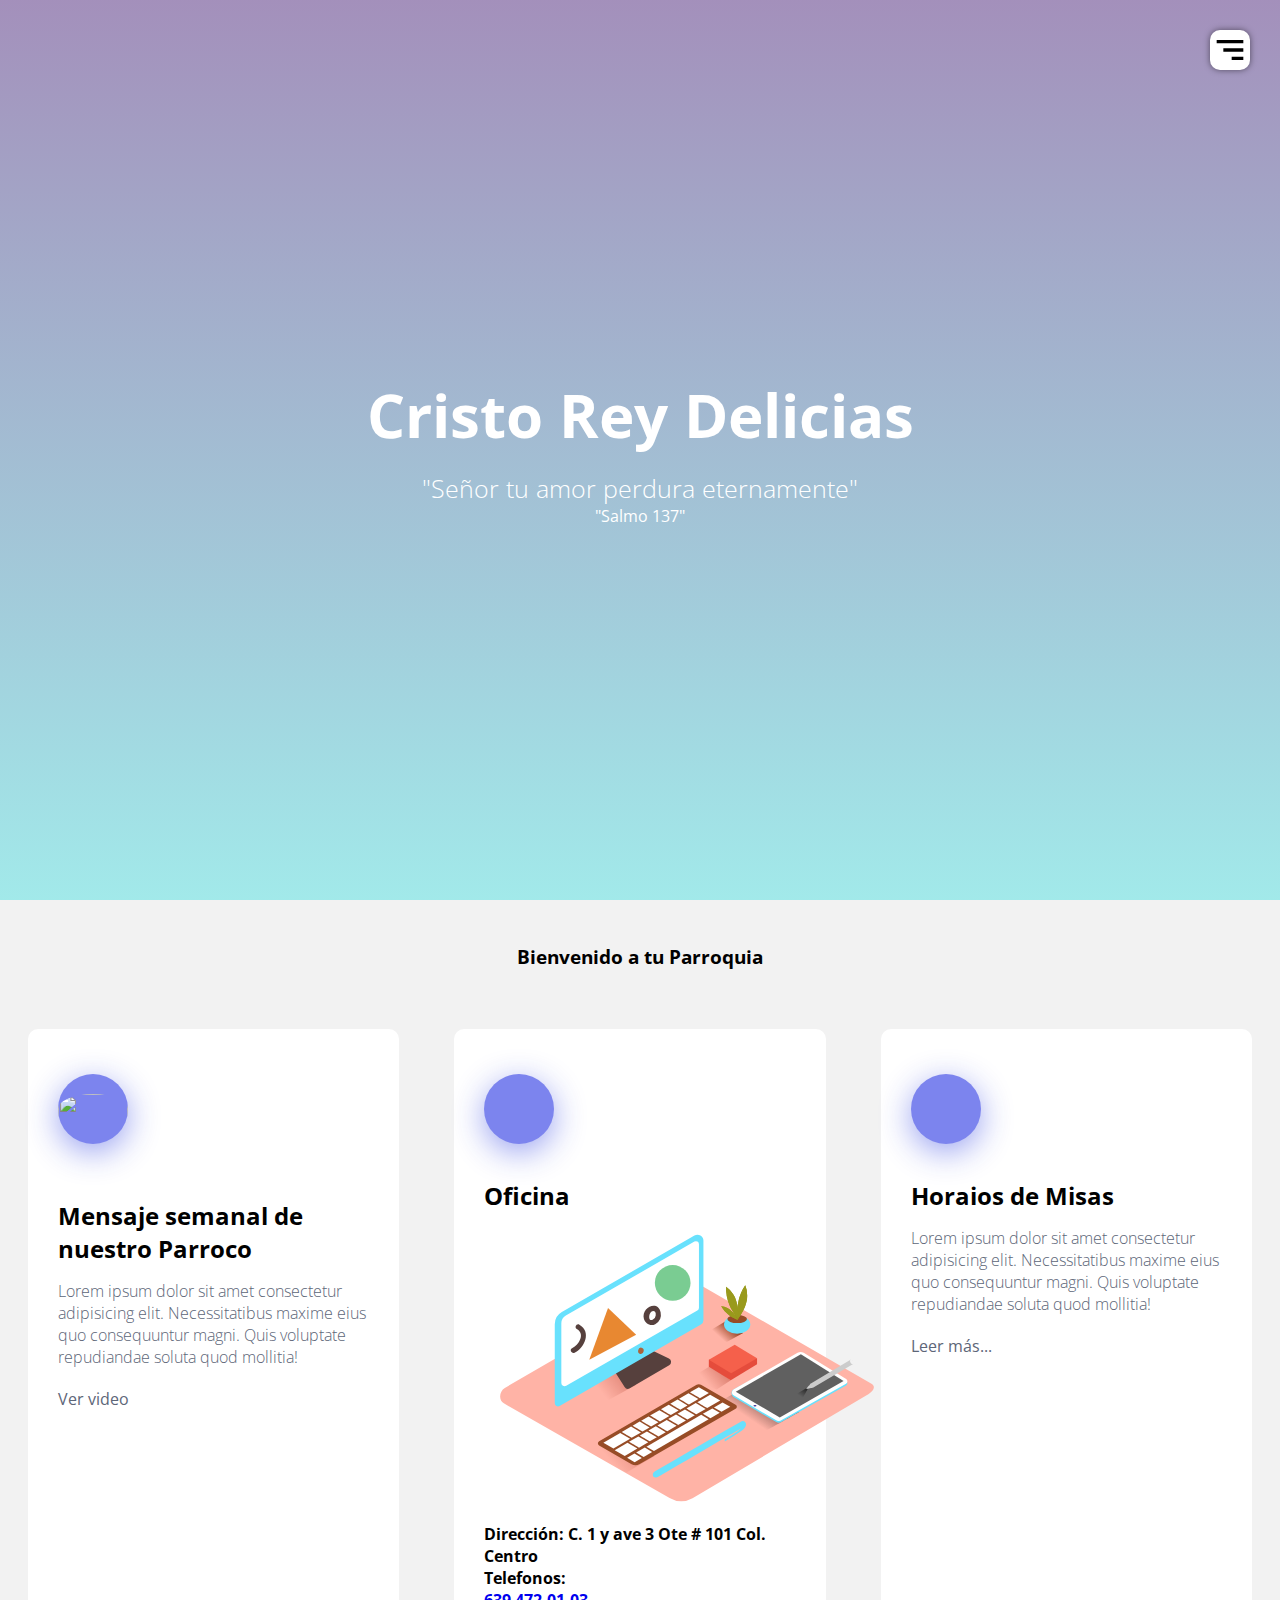
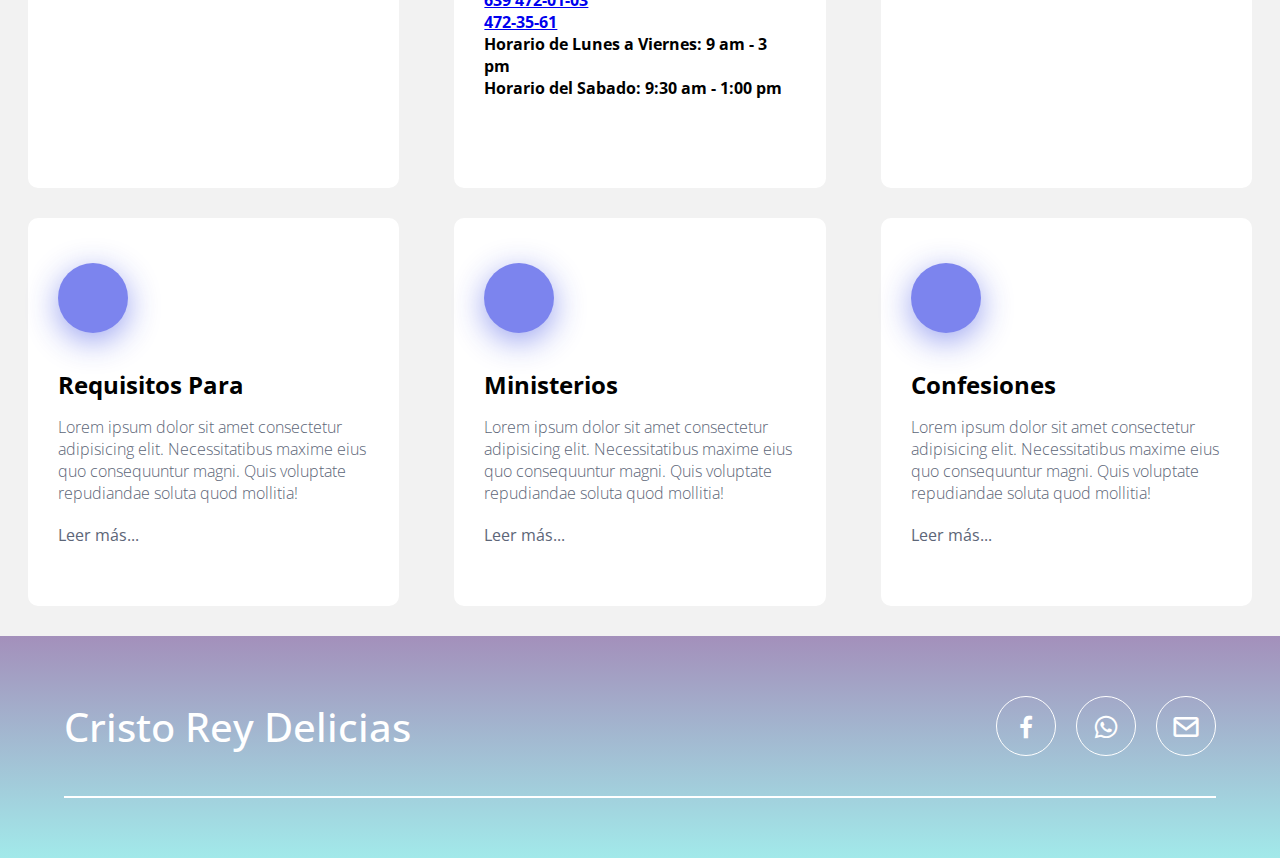
==== index.html @ 4663af87 "se trabajo en seccion oficina" ====
<!DOCTYPE html>
<html lang="es">
<head>
    <meta charset="UTF-8">
    <meta name="viewport" content="width=device-width, initial-scale=1.0">
    <title>Cristo Rey Delicias</title>
    <link rel="stylesheet" href="estilos.css">
    <link href="https://fonts.googleapis.com/css2?family=Open+Sans:wght@300;400;700&display=swap" rel="stylesheet">
    <link href='https://unpkg.com/boxicons@2.0.5/css/boxicons.min.css' rel='stylesheet'>
</head>
<body>
    
    <header class="header" id="inicio">
        <img class="hamburguer" src="img/hamburguesa.svg" alt="">
        <nav class="menu-navegacion">
                <a href="#inicio">Inicio</a>
                <a href="#oficina">Oficina</a>
                <a href="#misas">Horarios de Misas</a>
                <a href="#aqui">Requisitos para:</a>
                <a href="#ministerios">Ministerios:</a>
                <a href="#footer">Contacto</a>
        </nav>
        <div class="contenedor head">
            <h1 class="titulo">Cristo Rey Delicias</h1>
            <p class="sub-cita">"Señor tu amor perdura eternamente"</p>
            <p>"Salmo 137"</p>
        </div>
        
    </header>
    <main>
        <section class="about-us">
            <div class="contenedor1"> <br><br>
                <!-- <h2 class="titulo">Bienvenid@ a tu Parroquia</h2> -->

                <div class="bien" data-aos="zoom-in-right">
                    
                    <h3>Bienvenido a tu Parroquia</h3>
                    
                </div>

                <div class="contenedor-articulo">
                    <div class="articulo" data-aos="zoom-in-right">
                        <!-- <i class="fas fa-pen-fancy"></i> -->
                        <img src="https://images.unsplash.com/photo-1612807375077-ae7cca37b357?ixlib=rb-1.2.1&ixid=MnwxMjA3fDB8MHxwaG90by1wYWdlfHx8fGVufDB8fHx8&auto=format&fit=crop&w=1032&q=80" alt="">
                        <h3>Mensaje semanal de nuestro Parroco</h3>                        

                        <p>Lorem ipsum dolor sit amet consectetur adipisicing elit. Necessitatibus maxime eius quo
                            consequuntur magni. Quis voluptate repudiandae soluta quod mollitia!</p>
                        <a href="/pags/mensaje_parroco.html">Ver video </a>
                    </div>






                    <div class="articulo" data-aos="zoom-in-right">
                        <i class="fas fa-code"></i>
                        <h3>Oficina</h3>           
                       
                
                        <section class="contenedor1 oficina" id="">
                           
                            <div class="box-skills2">
                                <img src="Designer _Isometric.svg" alt="">
                            </div>
                
                            <div class="box-skills">
                                <h4><i class="far fa-check-circle"></i> Dirección: C. 1 y ave 3 Ote # 101 Col. Centro</h4>
                                <h4><i class="far fa-check-circle"></i> Telefonos: <br> <a href="tel: +52 639 472-01-03">639 472-01-03 <br> <a href="tel: +52  472-35-61"> 472-35-61</a></a> </h4>
                                <h4><i class="far fa-check-circle"></i> Horario de Lunes a Viernes: 9 am - 3 pm</h4>
                                <h4><i class="far fa-check-circle"></i> Horario del Sabado: 9:30 am - 1:00 pm</h4>
                                <!-- <h4><i class="far fa-check-circle"></i> Web support</h4> -->
                            </div>
                        </section>
                        
                        <div class="imagen-light">
                            <img src="img/close.svg" alt="" class="close">
                            <img src="" alt="" class="agregar-imagen">
                        </div>

                        <a href="/pags/oficina.html"> </a>
                    </div>










                    <div class="articulo" data-aos="zoom-in-right">
                        <i class="fas fa-cog"></i>
                        <h3>Horaios de Misas</h3>
                        <p>Lorem ipsum dolor sit amet consectetur adipisicing elit. Necessitatibus maxime eius quo
                            consequuntur magni. Quis voluptate repudiandae soluta quod mollitia!</p>
                        <a href="#">Leer más... </a>
                    </div>
                    <div class="articulo" data-aos="zoom-in-right">
                        <i class="fas fa-chart-pie"></i>
                        <h3>Requisitos Para</h3>
                        <p>Lorem ipsum dolor sit amet consectetur adipisicing elit. Necessitatibus maxime eius quo
                            consequuntur magni. Quis voluptate repudiandae soluta quod mollitia!</p>
                        <a href="#">Leer más... </a>
                    </div>
                    <div class="articulo" data-aos="zoom-in-right">
                        <i class="fas fa-comments"></i>
                        <h3>Ministerios</h3>
                        <p>Lorem ipsum dolor sit amet consectetur adipisicing elit. Necessitatibus maxime eius quo
                            consequuntur magni. Quis voluptate repudiandae soluta quod mollitia!</p>
                        <a href="#">Leer más... </a>
                    </div>
                    <div class="articulo" data-aos="zoom-in-right">
                        <i class="fas fa-chart-bar"></i>
                        <h3>Confesiones</h3>
                        <p>Lorem ipsum dolor sit amet consectetur adipisicing elit. Necessitatibus maxime eius quo
                            consequuntur magni. Quis voluptate repudiandae soluta quod mollitia!</p>
                        <a href="#">Leer más... </a>
                    </div>
                </div>
            </div>
        </section>

    </main>

    <footer id="footer">
        <div class="contenedor footer-content">
                <div class="contact-us">
                    <h2 class="brand">Cristo Rey Delicias</h2>
                    <!-- <p></p> -->
                </div>
                <div class="social-media">
                    
                    <a href="https://www.facebook.com/CRISTOREYDELICIASOFICIAL" class="social-media-icon">
                        <i class='bx bxl-facebook'></i>
                    </a>
                    <a href="https://wa.me/+526393992648?text=" class="social-media-icon">
                        <i class='bx bxl-whatsapp'></i>
                    </a>
                    <a href="mailto:cristoreydelicias@yahoo.com.mx" class="social-media-icon">
                        <i class='bx bx-envelope'></i>
                    </a>


                </div>
        </div>
        <div class="line"></div>
    </footer>
    <script src="js/menu.js"></script>
    <script src="js/lightbox.js"></script>
</body>
</html>
---- estilos.css ----
*{
    margin: 0;
    padding: 0;
    box-sizing: border-box;
}

:root{
    scroll-behavior: smooth;
}

body{
    font-family: 'Open Sans', sans-serif;
}

.contenedor{
    width: 90%;
    max-width: 1200px;
    overflow: hidden;
    margin: auto;
    padding: 60px 0;
}

.header{
    height: 100vh;
    /* 02 */

    background-image: linear-gradient(to top, rgb(48, 207, 208, 0.45) 0%, hsl(267, 86%, 22%, 0.45) 100%), url(https://scontent.fcjs1-2.fna.fbcdn.net/v/t1.6435-9/127081378_4979125598779192_8066980549296059154_n.jpg?_nc_cat=103&ccb=1-6&_nc_sid=09cbfe&_nc_eui2=AeFQ41ng9rzXF6is0Q9q9EQWVsZ5XmSIvPNWxnleZIi882o4L_NULLgTxtyMgrAf1c229pea5X1e67vT8c-FRFVy&_nc_ohc=XMBgAZE0gHYAX8XKE4y&_nc_ht=scontent.fcjs1-2.fna&oh=00_AT8HQ90Tc4_xzyqUjzZee8I5vQVmD8mLABr544imA1bYiw&oe=62A64075); 
    

    
    /* background-image: linear-gradient(to right, rgb(79, 172, 254, 0.5) 0%, hsla(183, 100%, 50%, 0.5) 100%), url(https://scontent.fcjs1-2.fna.fbcdn.net/v/t1.6435-9/127081378_4979125598779192_8066980549296059154_n.jpg?_nc_cat=103&ccb=1-6&_nc_sid=09cbfe&_nc_eui2=AeFQ41ng9rzXF6is0Q9q9EQWVsZ5XmSIvPNWxnleZIi882o4L_NULLgTxtyMgrAf1c229pea5X1e67vT8c-FRFVy&_nc_ohc=XMBgAZE0gHYAX8XKE4y&_nc_ht=scontent.fcjs1-2.fna&oh=00_AT8HQ90Tc4_xzyqUjzZee8I5vQVmD8mLABr544imA1bYiw&oe=62A64075); 
    
    
    background-image: linear-gradient(to right, rgb(250, 112, 154, 0.5) 0%, hsl(51, 99%, 62%, 0.5) 100%), url(https://scontent.fcjs1-2.fna.fbcdn.net/v/t1.6435-9/127081378_4979125598779192_8066980549296059154_n.jpg?_nc_cat=103&ccb=1-6&_nc_sid=09cbfe&_nc_eui2=AeFQ41ng9rzXF6is0Q9q9EQWVsZ5XmSIvPNWxnleZIi882o4L_NULLgTxtyMgrAf1c229pea5X1e67vT8c-FRFVy&_nc_ohc=XMBgAZE0gHYAX8XKE4y&_nc_ht=scontent.fcjs1-2.fna&oh=00_AT8HQ90Tc4_xzyqUjzZee8I5vQVmD8mLABr544imA1bYiw&oe=62A64075); */
    
    background-repeat: no-repeat;
    background-position: center;
    background-size: cover;
    
}

/* linearGradient{
    opacity: 50%;
} */

.head{
    padding: 0;
    height: 100%;
    display: flex;
    flex-direction: column;
    justify-content: center;
    text-align: center;
    color: #fff;
}


.hamburguer{
    position: fixed;
    top: 30px;
    right: 30px;
    background: #fff;
    width: 40px;
    height: 40px;
    cursor: pointer;
    border-radius: 10px;
    box-shadow: 0 0 6px rgba(0, 0, 0, .5);
}

.menu-navegacion{
    position: fixed;
    top: 0;
    width: 30vw;
    height: 100%;
    /* background-image: linear-gradient(to top, #fbc2eb 0%, #a6c0ee 100%); */
    /* 02 */
    background-image: linear-gradient(to top, #a18cd1 0%, #fbc2eb 100%);
    /* 028 */
    background-image: linear-gradient(135deg, #667eea 0%, #764ba2 100%);
    background-image: linear-gradient(to top, rgb(48, 207, 208, 10) 0%, #330867 100%);

    display: flex;
    flex-direction: column;
    justify-content: space-evenly;
    align-items: center;
    right: 0;
    transform: translateX(110%);
    transition:transform 0.3s ease-in-out;
    box-shadow: 0 0 6px rgba(0, 0, 0, .5);
}

.spread{
    transform: translateX(0);
}

.menu-navegacion a{
    color: #fff;
    text-decoration: none;
}



.titulo{
    display: flex;
    justify-content: center;
    font-size: 60px;
    margin-bottom: 15px;

}


.sub-cita{
    font-weight: 300;
    font-size: 25px;
}




/* Start: Video Responsive */
.video-responsive {
    overflow:hidden;
    padding-bottom:400px; /* Adecua este valor para controlar la altura del video */
    position:relative;
    height:0;
}
.video-responsive iframe{
    left:0;
    top:0;
    height:100%;
    width:100%;
    position:absolute;
}
/* End: Video Responsive */




/* About us */


.about-us {
    background: #f2f2f2;
}

.contenedor-articulo {
    display: flex;
    flex-wrap: wrap;
    margin-top: 60px;
    justify-content: space-around;
}

.articulo {
    width: 29%;
    background: #fff;
    margin-bottom: 30px;
    border-radius: 10px;
    padding: 45px 30px 60px 30px;
    transition: 0.5s;
}

.articulo:hover {
    box-shadow: 0 4px 10px rgba(17, 29, 48, .26);
}

.articulo>img {
    font-size: 30px;
    color: #fff;
    background: #7c84ee;
    display: inline-block;
    width: 70px;
    height: 70px;
    text-align: center;
    padding-top: 20px;
    border-radius: 50%;
    box-shadow: 0 8px 32px rgba(31, 50, 222, 0.46);
}

.articulo>i {
    font-size: 30px;
    color: #fff;
    background: #7c84ee;
    display: inline-block;
    width: 70px;
    height: 70px;
    text-align: center;
    padding-top: 20px;
    border-radius: 50%;
    box-shadow: 0 8px 32px rgba(31, 50, 222, 0.46);
}

.articulo>h3 {
    font-size: 24px;
    margin-top: 30px;
}

.articulo>p {
    font-weight: 100;
    color: #5D6678;
    margin-top: 15px;
    padding-bottom: 20px;
}

.articulo>a {
    color: #5D6678;
    font-weight: 400;
    text-decoration: none;
}

.articulo>a:hover {
    color: #1f42de;
    transition: color .5s;
}




/* fin abut us */


.bien>h3{
    display: flex;
    justify-content: center;
}


/* Breakpoints responsive main */


@media screen and (max-width:800px) {
    .titulo {
        font-size: 45px;
    }

    .contenido-header {
        flex-direction: column;
        justify-content: space-evenly;
        height: 720px;
    }

    .contenido-header>img {
        width: 400px;
    }

    .textos-header {
        margin: 0;
    }

    /* About us */

    .articulo {
        width: 45%;
    }

    /* Questions */

    .questions {
        height: 720px;
        justify-content: space-evenly;
        flex-direction: column;
    }

    .questions>img {
        width: 400px;
    }

    /* results */

    .conten-results {
        flex-direction: column-reverse;
    }

    .results-text>a {
        margin-bottom: 60px;
    }

    .numbers {
        width: 100%;
        /* justify-content: space-between; */
    }

    .results-text {
        width: 100%;
    }

    /* Services */

    .services {
        flex-direction: column-reverse;
        align-items: center;
    }

    .box-skills {
        margin: 0 0 40px 0;

    }

    .box-skills h4 {
        width: 500px;
    }

    .services>img {
        width: 400px;
    }

    /* Footer */

    footer {
        justify-content: space-evenly;
    }

    .partFooter {
        width: 40%;
        margin-bottom: 40px;
    }
}

/* fin breackpoints  main*/


/* ultima parte de socialo media corre */


@media screen and (max-width:600px) {

    .enlaces-header {
        position: fixed;
        background: #667db6;
        /* fallback for old browsers */
        background: -webkit-linear-gradient(to right, #667db6, #0082c8, #0082c8, #667db6);
        /* Chrome 10-25, Safari 5.1-6 */
        background: linear-gradient(to right, #667db6, #0082c8, #0082c8, #667db6);
        /* W3C, IE 10+/ Edge, Firefox 16+, Chrome 26+, Opera 12+, Safari 7+ */
        top: 0;
        right: 0;
        width: 100%;
        height: 100vh;
        display: flex;
        align-items: center;
        flex-direction: column;
        justify-content: space-evenly;
        clip-path: circle(0.0% at 100% 0);
    }


    /* About us */

    .articulo {
        width: 95%;
    }

    .box-skills h4 {
        width: 100%;
    }
}


/* fin de ultima parte de corre */









footer{
    /* background: #9f8ad0; */
    background-image: linear-gradient(to top, rgb(48, 207, 208, 0.45) 0%, hsl(267, 86%, 22%, 0.45) 100%);
    padding-bottom: 0.1px;
}

.footer-content{
    display: flex;
    justify-content: space-between;
    align-items: center;
    flex-wrap: wrap;
    padding-top: 60px;
    padding-bottom: 40px;
}


.contact-us{
    width: 40%;
    color: #fff;
}

.brand{
    font-weight: 500;
    font-size: 40px;
}

.brand+p{
    font-weight: 500;
}

.social-media{
    width: 50%;
    display: flex;
    justify-content: flex-end;
}

.social-media-icon{
    display: inline-block;
    margin-left: 20px;
    width: 60px;
    height: 60px;
    border: 1px solid #fff;
    border-radius: 50%;
    text-align: center;
    color: #fff;
}

.social-media-icon i{
    font-size: 30px;
    line-height: 60px;
}

.line{
    width: 90%;
    max-width: 1200px;
    margin: auto;
    height: 2px;
    background: #fff;
    margin-bottom: 60px;
}

.social-media-icon:hover{
    background: #fff;
    color:#111985;
}

@media screen and (max-width: 800px){
    .menu-navegacion{
        width: 50vw;
    }

    .titulo{
        font-size: 40px;
    }

    .contenedor-aqui img{
        width: 80%;
        margin-bottom: 40px;
    }
    
    .checklist-aqui{
        width: 80%;
    }

    .aqui{
        margin-bottom: 30px;
    }

    .img-galeria{
        width: 45%;
    }
    
    .agregarImagen{
        width: 80%;
    }

    
    .cont-misas{
        width: 80%;
    }
    
    .footer-content{
        justify-content: center;
    }

    .social-media{
        width: 80%;
        justify-content: space-evenly;
    }

    .social-media-icon{
        margin-left: 0;
    }

    .contact-us{
        text-align: center;
        width: 80%;
        margin-bottom: 40px;
    }
    
}


@media screen and (max-width: 500px){
    .menu-navegacion{
        width: 65vw;
    }

    .hamburguer{
        top: 20px;
        right: 20px;
    }

    .titulo{
        font-size: 30px;
    }

    .subtitulo{
        font-size: 30px;
    }

    .img-galeria{
        width: 95%;
    }
    
    .agregar-imagen{
        width: 90%;
    }

    .social-media{
        width: 100%;
        justify-content: space-evenly;
    }

    .social-media-icon{
        margin-left: 0;
    }

    .contact-us{
        text-align: center;
        width: 95%;
        margin-bottom: 40px;
    }
    
}




/* Breakpoints responsive */

    @media screen and (max-width:800px){

    }

@media screen and (max-width:600px) {
    

    .results-text h4 {
        font-size: 35px;
    }

}
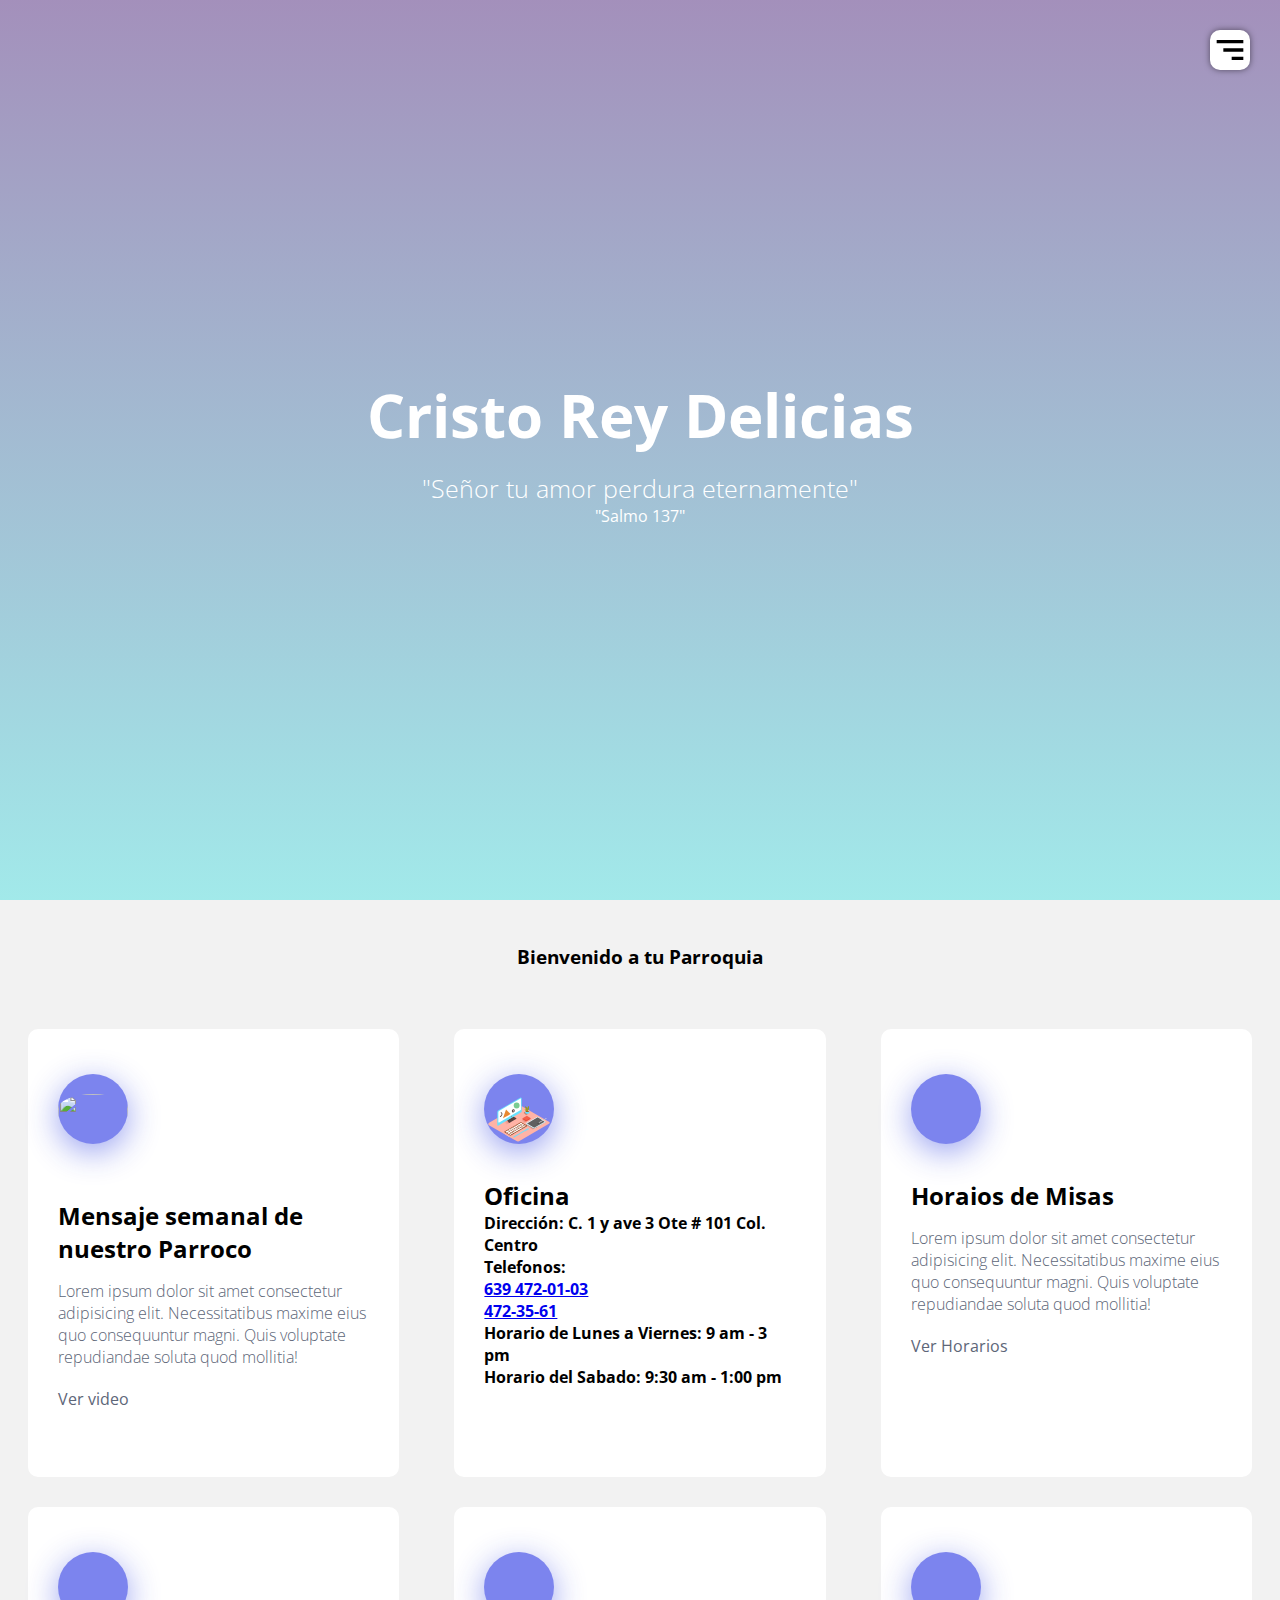
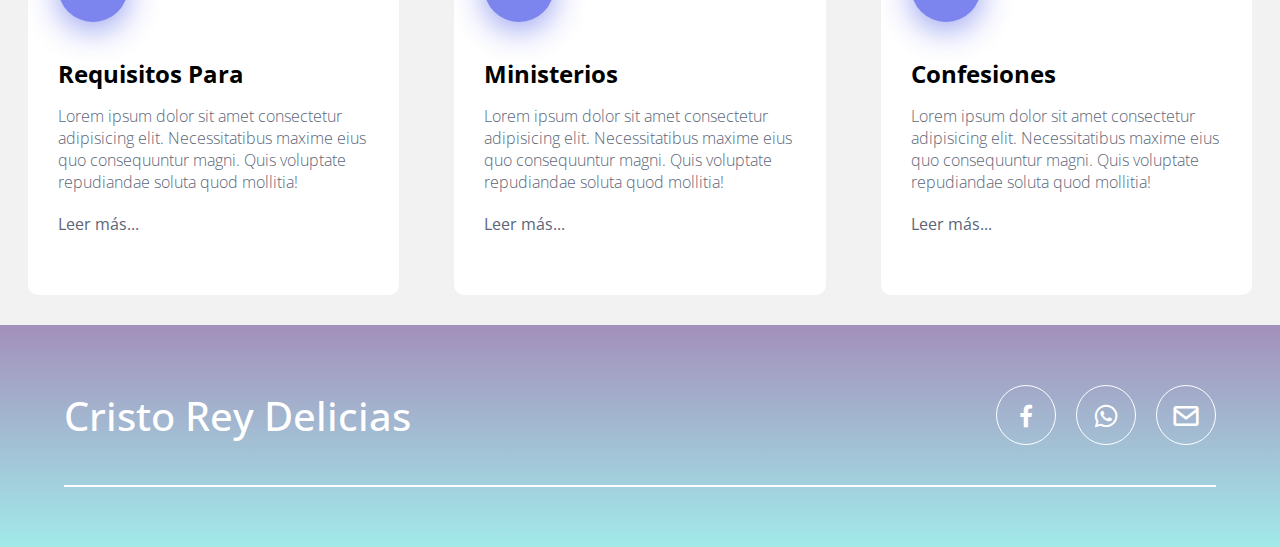
==== commit 2ed6158c: "algunos cambios en horarios de misas" ====
--- a/index.html
+++ b/index.html
@@ -55,17 +55,17 @@
 
 
                     <div class="articulo" data-aos="zoom-in-right">
-                        <i class="fas fa-code"></i>
+                        <!-- <i class="fas fa-code"></i> -->
+                        <img src="Designer _Isometric.svg" alt="">
                         <h3>Oficina</h3>           
                        
                 
                         <section class="contenedor1 oficina" id="">
                            
-                            <div class="box-skills2">
-                                <img src="Designer _Isometric.svg" alt="">
-                            </div>
                 
                             <div class="box-skills">
+                                
+
                                 <h4><i class="far fa-check-circle"></i> Dirección: C. 1 y ave 3 Ote # 101 Col. Centro</h4>
                                 <h4><i class="far fa-check-circle"></i> Telefonos: <br> <a href="tel: +52 639 472-01-03">639 472-01-03 <br> <a href="tel: +52  472-35-61"> 472-35-61</a></a> </h4>
                                 <h4><i class="far fa-check-circle"></i> Horario de Lunes a Viernes: 9 am - 3 pm</h4>
@@ -79,16 +79,8 @@
                             <img src="" alt="" class="agregar-imagen">
                         </div>
 
-                        <a href="/pags/oficina.html"> </a>
+                        <!-- <a href="/pags/oficina.html"> kj</a> -->
                     </div>
-
-
-
-
-
-
-
-
 
 
                     <div class="articulo" data-aos="zoom-in-right">
@@ -96,8 +88,11 @@
                         <h3>Horaios de Misas</h3>
                         <p>Lorem ipsum dolor sit amet consectetur adipisicing elit. Necessitatibus maxime eius quo
                             consequuntur magni. Quis voluptate repudiandae soluta quod mollitia!</p>
-                        <a href="#">Leer más... </a>
+                        <a href="/pags/misas.html">Ver Horarios </a>
                     </div>
+
+
+
                     <div class="articulo" data-aos="zoom-in-right">
                         <i class="fas fa-chart-pie"></i>
                         <h3>Requisitos Para</h3>
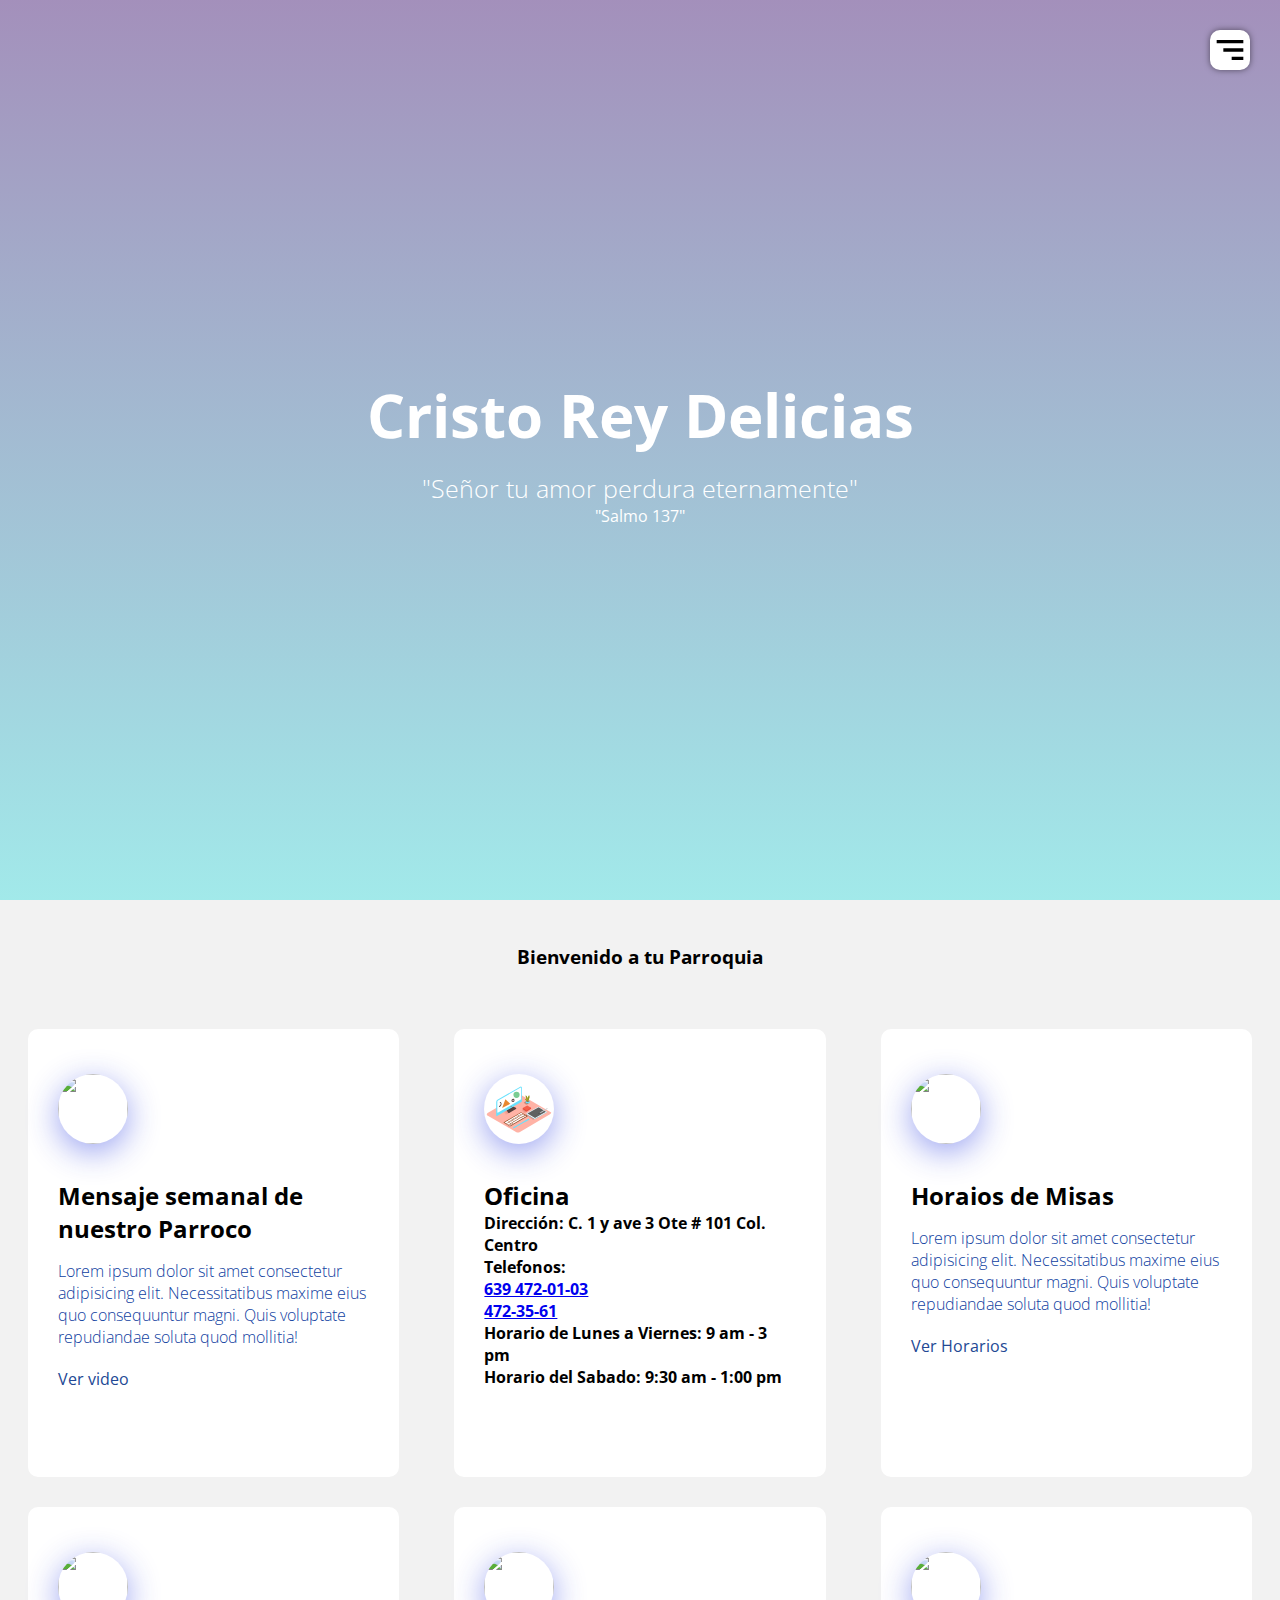
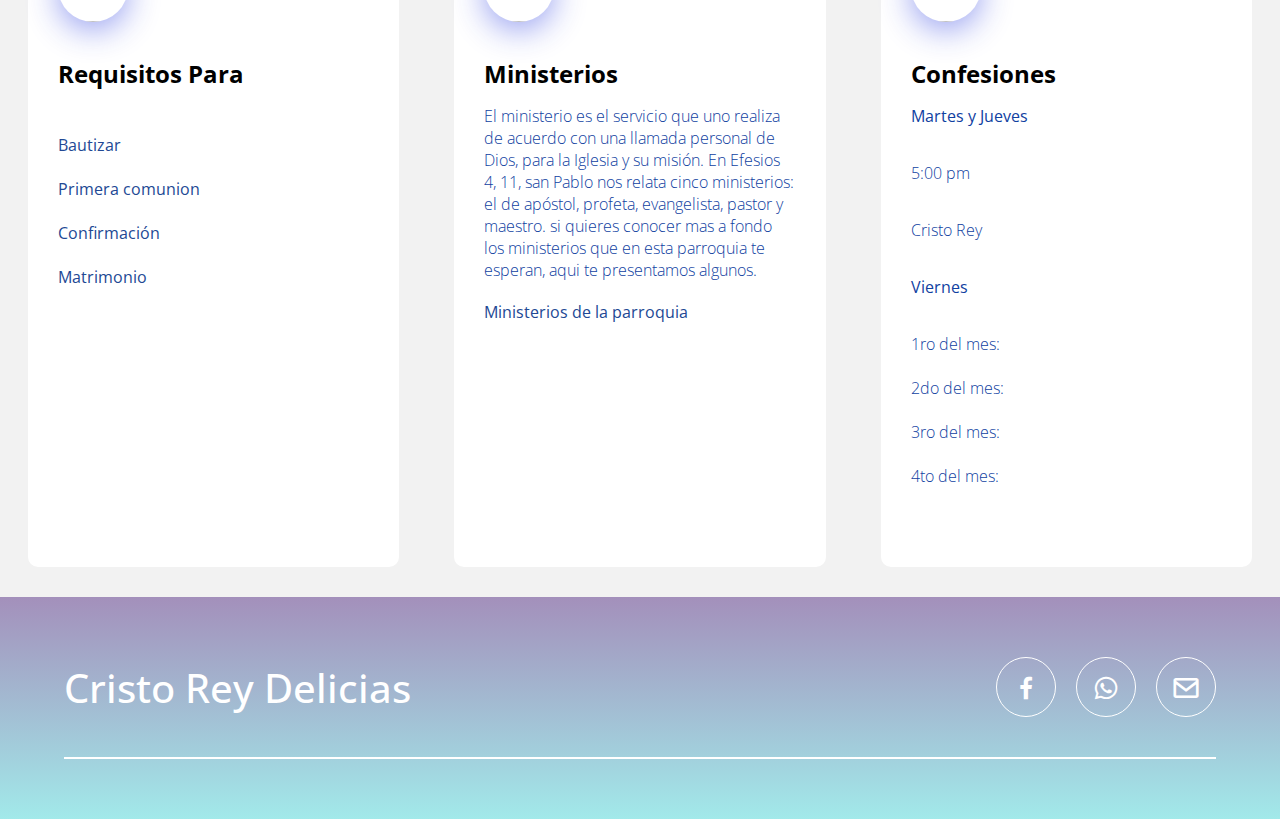
==== commit 64356a15: "ligeros cambios" ====
--- a/index.html
+++ b/index.html
@@ -13,12 +13,12 @@
     <header class="header" id="inicio">
         <img class="hamburguer" src="img/hamburguesa.svg" alt="">
         <nav class="menu-navegacion">
-                <a href="#inicio">Inicio</a>
-                <a href="#oficina">Oficina</a>
-                <a href="#misas">Horarios de Misas</a>
-                <a href="#aqui">Requisitos para:</a>
-                <a href="#ministerios">Ministerios:</a>
-                <a href="#footer">Contacto</a>
+                <a href="#inicio">Biblia</a>
+                <a href="#oficina">Misal</a>
+                <a href="#misas">Examen de Conciencia</a>
+                <a href="#aqui">Rosario</a>
+                <!-- <a href="#ministerios">Ministerios:</a>
+                <a href="#footer">Contacto</a> -->
         </nav>
         <div class="contenedor head">
             <h1 class="titulo">Cristo Rey Delicias</h1>
@@ -67,7 +67,7 @@
                                 
 
                                 <h4><i class="far fa-check-circle"></i> Dirección: C. 1 y ave 3 Ote # 101 Col. Centro</h4>
-                                <h4><i class="far fa-check-circle"></i> Telefonos: <br> <a href="tel: +52 639 472-01-03">639 472-01-03 <br> <a href="tel: +52  472-35-61"> 472-35-61</a></a> </h4>
+                                <h4><i class="far fa-check-circle"></i> Telefonos: <br> <a href="tel: 639 472-01-03">639 472-01-03 <br> <a href="tel: 472-35-61"> 472-35-61</a></a> </h4>
                                 <h4><i class="far fa-check-circle"></i> Horario de Lunes a Viernes: 9 am - 3 pm</h4>
                                 <h4><i class="far fa-check-circle"></i> Horario del Sabado: 9:30 am - 1:00 pm</h4>
                                 <!-- <h4><i class="far fa-check-circle"></i> Web support</h4> -->
@@ -84,35 +84,58 @@
 
 
                     <div class="articulo" data-aos="zoom-in-right">
-                        <i class="fas fa-cog"></i>
+                        <img src="https://images.pexels.com/photos/8086724/pexels-photo-8086724.jpeg?auto=compress&cs=tinysrgb&w=1260&h=750&dpr=1" alt="">
                         <h3>Horaios de Misas</h3>
                         <p>Lorem ipsum dolor sit amet consectetur adipisicing elit. Necessitatibus maxime eius quo
                             consequuntur magni. Quis voluptate repudiandae soluta quod mollitia!</p>
-                        <a href="/pags/misas.html">Ver Horarios </a>
+                        <a href= misas/miss.html >Ver Horarios </a>
                     </div>
 
 
 
                     <div class="articulo" data-aos="zoom-in-right">
-                        <i class="fas fa-chart-pie"></i>
-                        <h3>Requisitos Para</h3>
-                        <p>Lorem ipsum dolor sit amet consectetur adipisicing elit. Necessitatibus maxime eius quo
-                            consequuntur magni. Quis voluptate repudiandae soluta quod mollitia!</p>
-                        <a href="#">Leer más... </a>
+                        <img src="https://images.pexels.com/photos/236339/pexels-photo-236339.jpeg?auto=compress&cs=tinysrgb&w=1260&h=750&dpr=1"></img>
+                        <h3>Requisitos Para</h3><br><br>
+                        <a href="">Bautizar</a><br><br>
+                        <a href="">Primera comunion</a><br><br>
+                        <a href="">Confirmación</a><br><br>
+                        <a href="">Matrimonio</a>
                     </div>
+
+
+
                     <div class="articulo" data-aos="zoom-in-right">
-                        <i class="fas fa-comments"></i>
+                        <img src="https://biblia2.com/wp-content/uploads/2020/12/dove-4191376_640.jpg"></img>
                         <h3>Ministerios</h3>
-                        <p>Lorem ipsum dolor sit amet consectetur adipisicing elit. Necessitatibus maxime eius quo
-                            consequuntur magni. Quis voluptate repudiandae soluta quod mollitia!</p>
-                        <a href="#">Leer más... </a>
+                        <p>
+                            El ministerio es el servicio que uno realiza de acuerdo con una llamada personal de Dios, para la Iglesia y su misión. En Efesios 4, 11, san Pablo nos relata cinco ministerios: el de apóstol, profeta, evangelista, pastor y maestro.
+                            si quieres conocer mas a fondo los ministerios que en esta parroquia te esperan, aqui te presentamos algunos.
+                        </p>
+                        <a href="#">Ministerios de la parroquia</a>
                     </div>
+
+
+
                     <div class="articulo" data-aos="zoom-in-right">
-                        <i class="fas fa-chart-bar"></i>
+                        <img src="https://media.istockphoto.com/photos/illuminated-lampshade-picture-id1164840521?k=20&m=1164840521&s=612x612&w=0&h=X5uxDqpQ9nQUu31SLSz-mB8YxPJKhjBZTNBrZ6kRvG4="></img>
                         <h3>Confesiones</h3>
-                        <p>Lorem ipsum dolor sit amet consectetur adipisicing elit. Necessitatibus maxime eius quo
-                            consequuntur magni. Quis voluptate repudiandae soluta quod mollitia!</p>
-                        <a href="#">Leer más... </a>
+                        <p>
+                           <strong> Martes y Jueves</strong>
+                        </p>
+                        <p>5:00 pm</p>
+                        <p>Cristo Rey</p>
+                        <p>
+                            <strong>Viernes</strong>
+                            
+                        </p>
+                        <p>
+                            1ro del mes:<br><br>
+                            2do del mes:
+                            <br><br>
+                            3ro del mes:
+                            <br><br>
+                            4to del mes:
+                        </p>
                     </div>
                 </div>
             </div>
@@ -122,26 +145,26 @@
 
     <footer id="footer">
         <div class="contenedor footer-content">
-                <div class="contact-us">
-                    <h2 class="brand">Cristo Rey Delicias</h2>
-                    <!-- <p></p> -->
-                </div>
-                <div class="social-media">
-                    
-                    <a href="https://www.facebook.com/CRISTOREYDELICIASOFICIAL" class="social-media-icon">
-                        <i class='bx bxl-facebook'></i>
-                    </a>
-                    <a href="https://wa.me/+526393992648?text=" class="social-media-icon">
-                        <i class='bx bxl-whatsapp'></i>
-                    </a>
-                    <a href="mailto:cristoreydelicias@yahoo.com.mx" class="social-media-icon">
-                        <i class='bx bx-envelope'></i>
-                    </a>
+            <div class="contact-us">
+                <h2 class="brand">Cristo Rey Delicias</h2>
+                <!-- <p></p> -->
+            </div>
+            <div class="social-media">
+                
+                <a href="https://www.facebook.com/CRISTOREYDELICIASOFICIAL" class="social-media-icon">
+                    <i class='bx bxl-facebook'></i>
+                </a>
+                <a href="https://wa.me/+526393992648?text=" class="social-media-icon">
+                    <i class='bx bxl-whatsapp'></i>
+                </a>
+                <a href="mailto:cristoreydelicias@yahoo.com.mx" class="social-media-icon">
+                    <i class='bx bx-envelope'></i>
+                </a>
 
 
-                </div>
-        </div>
-        <div class="line"></div>
+            </div>
+    </div>
+    <div class="line"></div>
     </footer>
     <script src="js/menu.js"></script>
     <script src="js/lightbox.js"></script>
--- a/estilos.css
+++ b/estilos.css
@@ -164,29 +164,17 @@
 
 .articulo>img {
     font-size: 30px;
-    color: #fff;
-    background: #7c84ee;
+    /* color: #fff; */
+    /* background: #fff; */
     display: inline-block;
     width: 70px;
     height: 70px;
     text-align: center;
-    padding-top: 20px;
+    /* padding-top: 20px; */
     border-radius: 50%;
     box-shadow: 0 8px 32px rgba(31, 50, 222, 0.46);
 }
 
-.articulo>i {
-    font-size: 30px;
-    color: #fff;
-    background: #7c84ee;
-    display: inline-block;
-    width: 70px;
-    height: 70px;
-    text-align: center;
-    padding-top: 20px;
-    border-radius: 50%;
-    box-shadow: 0 8px 32px rgba(31, 50, 222, 0.46);
-}
 
 .articulo>h3 {
     font-size: 24px;
@@ -195,13 +183,13 @@
 
 .articulo>p {
     font-weight: 100;
-    color: #5D6678;
+    color: #1041a1;
     margin-top: 15px;
     padding-bottom: 20px;
 }
 
 .articulo>a {
-    color: #5D6678;
+    color: #224894;
     font-weight: 400;
     text-decoration: none;
 }
